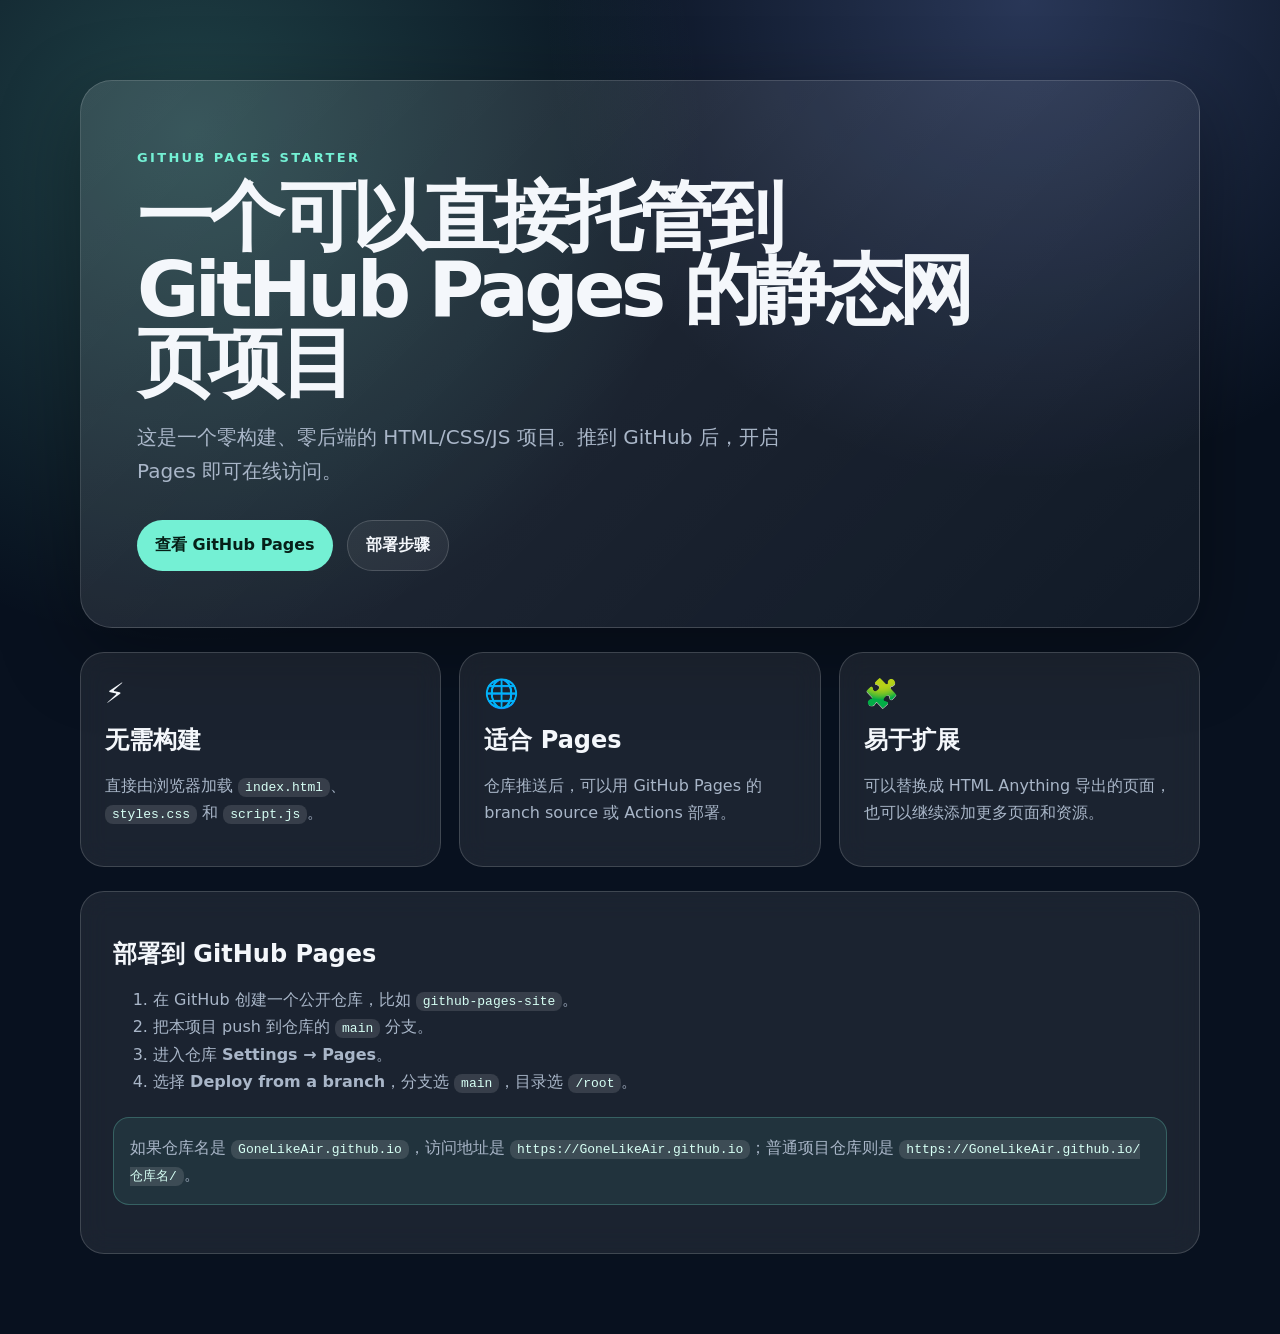
==== index.html @ dadce460 "Initial static site for GitHub Pages" ====
<!doctype html>
<html lang="zh-CN">
<head>
  <meta charset="utf-8" />
  <meta name="viewport" content="width=device-width, initial-scale=1" />
  <meta name="description" content="一个可直接部署到 GitHub Pages 的静态网页模板。" />
  <title>GitHub Pages Starter</title>
  <link rel="stylesheet" href="./styles.css" />
</head>
<body>
  <main class="shell">
    <section class="hero">
      <p class="eyebrow">GitHub Pages Starter</p>
      <h1>一个可以直接托管到 GitHub Pages 的静态网页项目</h1>
      <p class="lede">
        这是一个零构建、零后端的 HTML/CSS/JS 项目。推到 GitHub 后，开启 Pages 即可在线访问。
      </p>
      <div class="actions">
        <a class="button primary" href="https://pages.github.com/" target="_blank" rel="noreferrer">查看 GitHub Pages</a>
        <a class="button secondary" href="#deploy">部署步骤</a>
      </div>
    </section>

    <section class="cards" aria-label="项目特性">
      <article class="card">
        <span class="icon">⚡</span>
        <h2>无需构建</h2>
        <p>直接由浏览器加载 <code>index.html</code>、<code>styles.css</code> 和 <code>script.js</code>。</p>
      </article>
      <article class="card">
        <span class="icon">🌐</span>
        <h2>适合 Pages</h2>
        <p>仓库推送后，可以用 GitHub Pages 的 branch source 或 Actions 部署。</p>
      </article>
      <article class="card">
        <span class="icon">🧩</span>
        <h2>易于扩展</h2>
        <p>可以替换成 HTML Anything 导出的页面，也可以继续添加更多页面和资源。</p>
      </article>
    </section>

    <section id="deploy" class="panel">
      <h2>部署到 GitHub Pages</h2>
      <ol>
        <li>在 GitHub 创建一个公开仓库，比如 <code>github-pages-site</code>。</li>
        <li>把本项目 push 到仓库的 <code>main</code> 分支。</li>
        <li>进入仓库 <strong>Settings → Pages</strong>。</li>
        <li>选择 <strong>Deploy from a branch</strong>，分支选 <code>main</code>，目录选 <code>/root</code>。</li>
      </ol>
      <p class="note">如果仓库名是 <code>GoneLikeAir.github.io</code>，访问地址是 <code>https://GoneLikeAir.github.io</code>；普通项目仓库则是 <code>https://GoneLikeAir.github.io/仓库名/</code>。</p>
    </section>
  </main>

  <script src="./script.js"></script>
</body>
</html>
---- styles.css ----
:root {
  color-scheme: dark;
  --bg: #08111f;
  --panel: rgba(255, 255, 255, 0.08);
  --panel-strong: rgba(255, 255, 255, 0.12);
  --text: #f4f7fb;
  --muted: #a9b6c8;
  --brand: #74f0d4;
  --brand-2: #8ba7ff;
  --border: rgba(255, 255, 255, 0.16);
}

* { box-sizing: border-box; }

body {
  margin: 0;
  min-height: 100vh;
  font-family: Inter, ui-sans-serif, system-ui, -apple-system, BlinkMacSystemFont, "Segoe UI", sans-serif;
  background:
    radial-gradient(circle at 15% 10%, rgba(116, 240, 212, 0.22), transparent 32rem),
    radial-gradient(circle at 80% 0%, rgba(139, 167, 255, 0.25), transparent 30rem),
    var(--bg);
  color: var(--text);
}

.shell {
  width: min(1120px, calc(100% - 40px));
  margin: 0 auto;
  padding: 80px 0;
}

.hero {
  padding: 56px;
  border: 1px solid var(--border);
  border-radius: 32px;
  background: linear-gradient(135deg, rgba(255,255,255,0.12), rgba(255,255,255,0.04));
  box-shadow: 0 24px 80px rgba(0,0,0,0.35);
}

.eyebrow {
  color: var(--brand);
  letter-spacing: 0.18em;
  text-transform: uppercase;
  font-size: 13px;
  font-weight: 700;
}

h1 {
  max-width: 860px;
  margin: 16px 0;
  font-size: clamp(40px, 6vw, 76px);
  line-height: 0.96;
  letter-spacing: -0.06em;
}

.lede {
  max-width: 680px;
  color: var(--muted);
  font-size: 20px;
  line-height: 1.7;
}

.actions {
  display: flex;
  flex-wrap: wrap;
  gap: 14px;
  margin-top: 32px;
}

.button {
  display: inline-flex;
  align-items: center;
  justify-content: center;
  padding: 14px 18px;
  border-radius: 999px;
  text-decoration: none;
  font-weight: 700;
  transition: transform 180ms ease, border-color 180ms ease;
}

.button:hover { transform: translateY(-2px); }
.primary { background: var(--brand); color: #062018; }
.secondary { color: var(--text); border: 1px solid var(--border); background: rgba(255,255,255,0.06); }

.cards {
  display: grid;
  grid-template-columns: repeat(3, minmax(0, 1fr));
  gap: 18px;
  margin: 24px 0;
}

.card, .panel {
  border: 1px solid var(--border);
  border-radius: 24px;
  background: var(--panel);
  backdrop-filter: blur(14px);
}

.card { padding: 24px; }
.icon { font-size: 28px; }
.card h2, .panel h2 { margin: 14px 0 10px; }
.card p, .panel p, .panel li { color: var(--muted); line-height: 1.7; }

.panel { padding: 32px; }
code {
  padding: 2px 7px;
  border-radius: 8px;
  background: var(--panel-strong);
  color: #d7fff5;
}
.note {
  margin-top: 22px;
  padding: 16px;
  border-radius: 16px;
  border: 1px solid rgba(116, 240, 212, 0.25);
  background: rgba(116, 240, 212, 0.08);
}

@media (max-width: 820px) {
  .shell { width: min(100% - 24px, 1120px); padding: 32px 0; }
  .hero { padding: 28px; border-radius: 24px; }
  .cards { grid-template-columns: 1fr; }
}
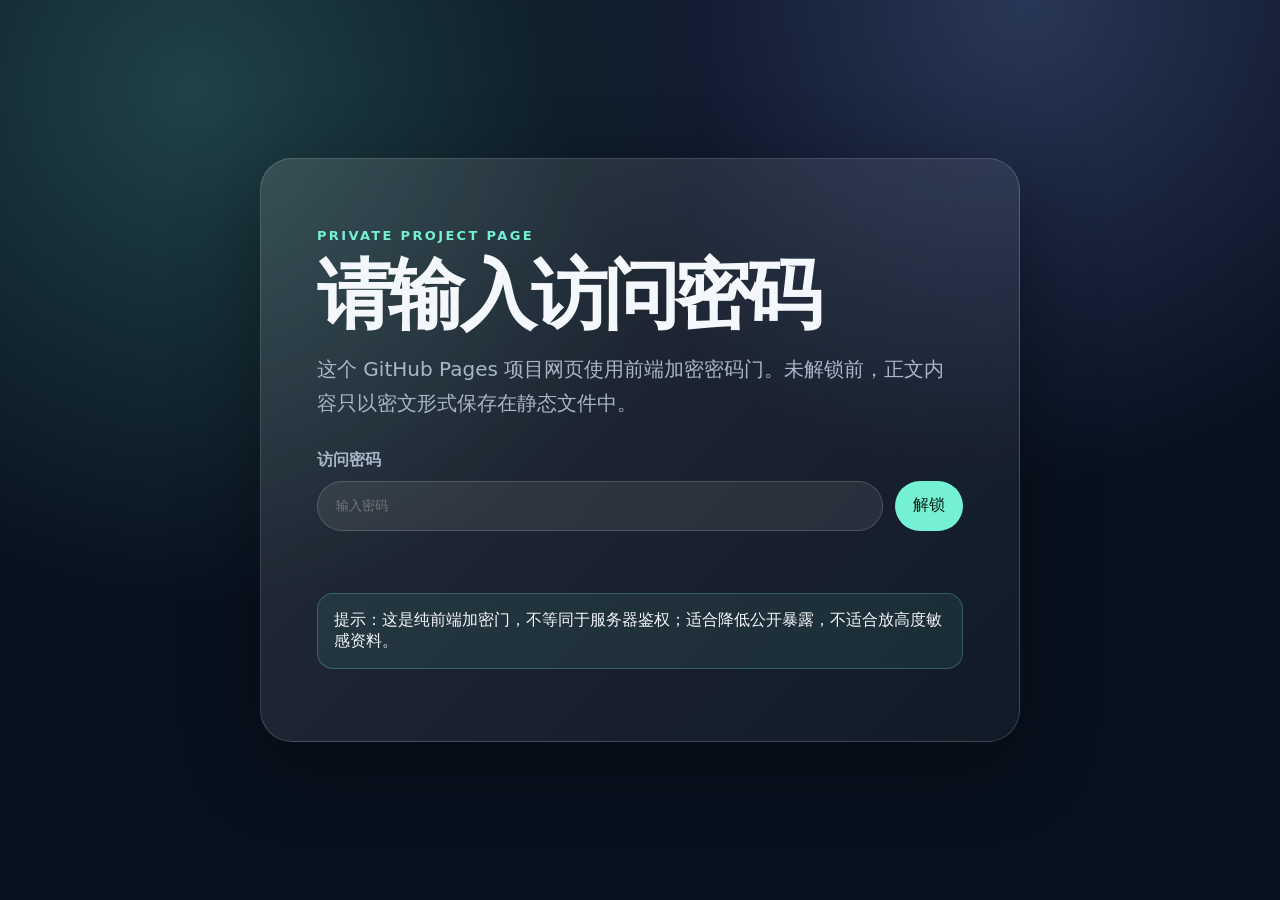
==== commit 0add286c: "Add encrypted password gate" ====
--- a/index.html
+++ b/index.html
@@ -3,54 +3,33 @@
 <head>
   <meta charset="utf-8" />
   <meta name="viewport" content="width=device-width, initial-scale=1" />
-  <meta name="description" content="一个可直接部署到 GitHub Pages 的静态网页模板。" />
+  <meta name="description" content="一个受密码保护的 GitHub Pages 项目网页。" />
   <title>GitHub Pages Starter</title>
   <link rel="stylesheet" href="./styles.css" />
 </head>
 <body>
-  <main class="shell">
-    <section class="hero">
-      <p class="eyebrow">GitHub Pages Starter</p>
-      <h1>一个可以直接托管到 GitHub Pages 的静态网页项目</h1>
-      <p class="lede">
-        这是一个零构建、零后端的 HTML/CSS/JS 项目。推到 GitHub 后，开启 Pages 即可在线访问。
-      </p>
-      <div class="actions">
-        <a class="button primary" href="https://pages.github.com/" target="_blank" rel="noreferrer">查看 GitHub Pages</a>
-        <a class="button secondary" href="#deploy">部署步骤</a>
-      </div>
-    </section>
+  <main class="shell lock-shell" id="authShell">
+    <section class="hero lock-card" aria-labelledby="authTitle">
+      <p class="eyebrow">Private Project Page</p>
+      <h1 id="authTitle">请输入访问密码</h1>
+      <p class="lede">这个 GitHub Pages 项目网页使用前端加密密码门。未解锁前，正文内容只以密文形式保存在静态文件中。</p>
 
-    <section class="cards" aria-label="项目特性">
-      <article class="card">
-        <span class="icon">⚡</span>
-        <h2>无需构建</h2>
-        <p>直接由浏览器加载 <code>index.html</code>、<code>styles.css</code> 和 <code>script.js</code>。</p>
-      </article>
-      <article class="card">
-        <span class="icon">🌐</span>
-        <h2>适合 Pages</h2>
-        <p>仓库推送后，可以用 GitHub Pages 的 branch source 或 Actions 部署。</p>
-      </article>
-      <article class="card">
-        <span class="icon">🧩</span>
-        <h2>易于扩展</h2>
-        <p>可以替换成 HTML Anything 导出的页面，也可以继续添加更多页面和资源。</p>
-      </article>
-    </section>
+      <form class="unlock-form" id="unlockForm" autocomplete="off">
+        <label class="password-label" for="passwordInput">访问密码</label>
+        <div class="password-row">
+          <input id="passwordInput" name="password" type="password" inputmode="text" autocomplete="current-password" placeholder="输入密码" required />
+          <button class="button primary" type="submit">解锁</button>
+        </div>
+        <p class="auth-message" id="authMessage" role="status" aria-live="polite"></p>
+      </form>
 
-    <section id="deploy" class="panel">
-      <h2>部署到 GitHub Pages</h2>
-      <ol>
-        <li>在 GitHub 创建一个公开仓库，比如 <code>github-pages-site</code>。</li>
-        <li>把本项目 push 到仓库的 <code>main</code> 分支。</li>
-        <li>进入仓库 <strong>Settings → Pages</strong>。</li>
-        <li>选择 <strong>Deploy from a branch</strong>，分支选 <code>main</code>，目录选 <code>/root</code>。</li>
-      </ol>
-      <p class="note">如果仓库名是 <code>GoneLikeAir.github.io</code>，访问地址是 <code>https://GoneLikeAir.github.io</code>；普通项目仓库则是 <code>https://GoneLikeAir.github.io/仓库名/</code>。</p>
+      <p class="note">提示：这是纯前端加密门，不等同于服务器鉴权；适合降低公开暴露，不适合放高度敏感资料。</p>
     </section>
   </main>
 
+  <div id="protectedContent" hidden></div>
+
+  <script src="./encrypted-content.js"></script>
   <script src="./script.js"></script>
 </body>
 </html>
--- a/styles.css
+++ b/styles.css
@@ -116,6 +116,71 @@
   background: rgba(116, 240, 212, 0.08);
 }
 
+[hidden] { display: none !important; }
+
+.lock-shell {
+  min-height: 100vh;
+  display: grid;
+  place-items: center;
+}
+
+.lock-card {
+  width: min(760px, 100%);
+}
+
+.unlock-form {
+  margin-top: 30px;
+}
+
+.password-label {
+  display: block;
+  margin-bottom: 10px;
+  color: var(--muted);
+  font-weight: 700;
+}
+
+.password-row {
+  display: flex;
+  gap: 12px;
+}
+
+.password-row input {
+  min-width: 0;
+  flex: 1;
+  border: 1px solid var(--border);
+  border-radius: 999px;
+  padding: 0 18px;
+  min-height: 50px;
+  color: var(--text);
+  background: rgba(255,255,255,0.08);
+  outline: none;
+}
+
+.password-row input:focus {
+  border-color: rgba(116, 240, 212, 0.85);
+  box-shadow: 0 0 0 4px rgba(116, 240, 212, 0.14);
+}
+
+.auth-message {
+  min-height: 1.5em;
+  color: var(--muted);
+}
+
+.auth-message[data-tone="error"] {
+  color: #ff9aa8;
+}
+
+button.button {
+  border: 0;
+  cursor: pointer;
+  font: inherit;
+}
+
+button.button:disabled {
+  cursor: wait;
+  opacity: 0.65;
+}
+
 @media (max-width: 820px) {
   .shell { width: min(100% - 24px, 1120px); padding: 32px 0; }
   .hero { padding: 28px; border-radius: 24px; }
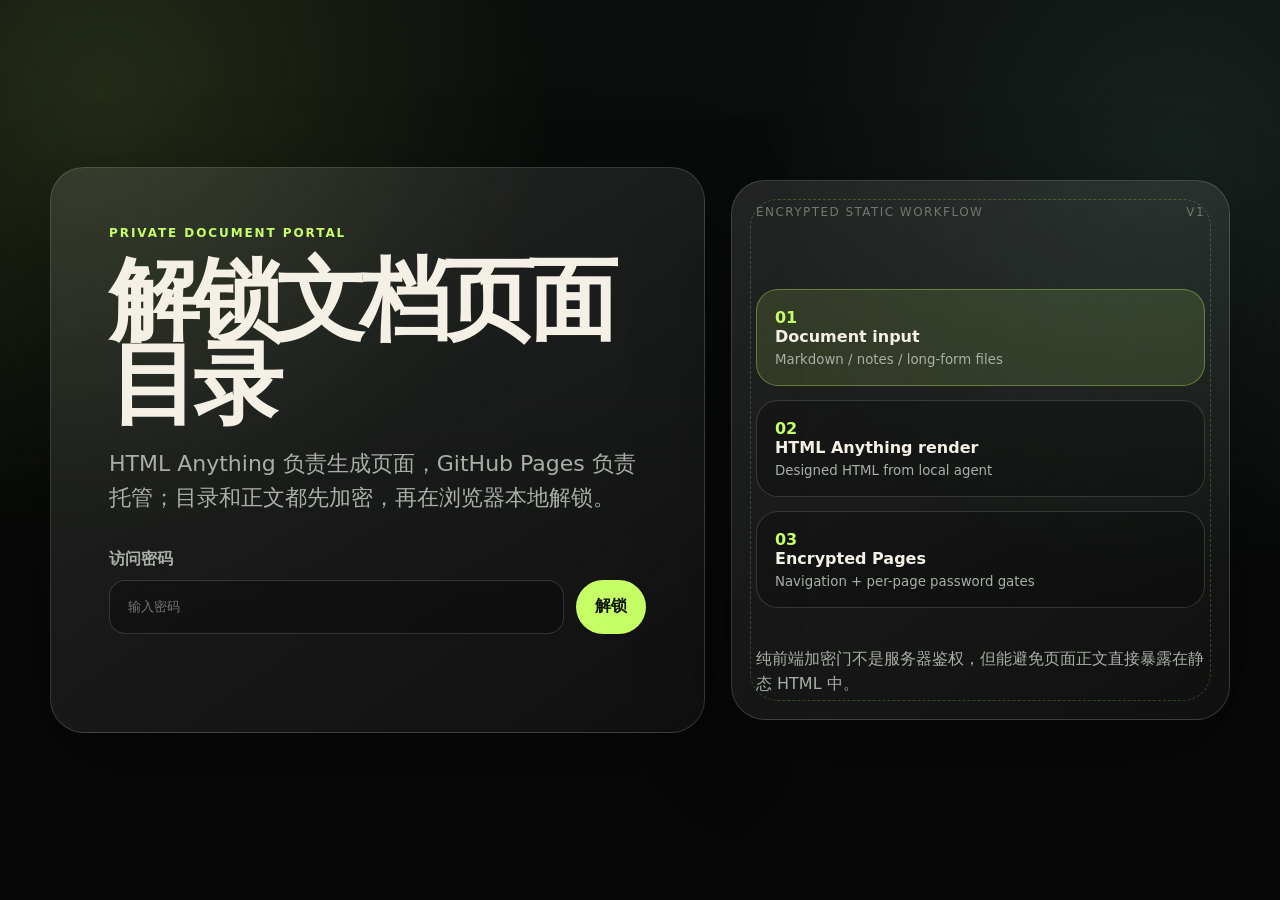
==== commit 08710e5c: "Refactor homepage with taste-skill direction" ====
--- a/index.html
+++ b/index.html
@@ -4,15 +4,16 @@
   <meta charset="utf-8" />
   <meta name="viewport" content="width=device-width, initial-scale=1" />
   <meta name="description" content="一个受密码保护的 GitHub Pages 项目网页。" />
-  <title>GitHub Pages Starter</title>
+  <meta name="robots" content="noindex,nofollow" />
+  <title>Private document portal</title>
   <link rel="stylesheet" href="./styles.css" />
 </head>
 <body>
-  <main class="shell lock-shell" id="authShell">
-    <section class="hero lock-card" aria-labelledby="authTitle">
-      <p class="eyebrow">Private Project Page</p>
-      <h1 id="authTitle">请输入访问密码</h1>
-      <p class="lede">这个 GitHub Pages 项目网页使用前端加密密码门。未解锁前，正文内容只以密文形式保存在静态文件中。</p>
+  <main class="access-shell" id="authShell">
+    <section class="access-copy" aria-labelledby="authTitle">
+      <p class="eyebrow">private document portal</p>
+      <h1 id="authTitle">解锁文档页面目录</h1>
+      <p class="lede">HTML Anything 负责生成页面，GitHub Pages 负责托管；目录和正文都先加密，再在浏览器本地解锁。</p>
 
       <form class="unlock-form" id="unlockForm" autocomplete="off">
         <label class="password-label" for="passwordInput">访问密码</label>
@@ -22,9 +23,32 @@
         </div>
         <p class="auth-message" id="authMessage" role="status" aria-live="polite"></p>
       </form>
+    </section>
 
-      <p class="note">提示：这是纯前端加密门，不等同于服务器鉴权；适合降低公开暴露，不适合放高度敏感资料。</p>
-    </section>
+    <aside class="lock-visual" aria-label="发布工作流示意">
+      <div class="visual-topline">
+        <span>encrypted static workflow</span>
+        <span>v1</span>
+      </div>
+      <div class="route-stack">
+        <div class="route-card active">
+          <span class="route-index">01</span>
+          <strong>Document input</strong>
+          <small>Markdown / notes / long-form files</small>
+        </div>
+        <div class="route-card">
+          <span class="route-index">02</span>
+          <strong>HTML Anything render</strong>
+          <small>Designed HTML from local agent</small>
+        </div>
+        <div class="route-card">
+          <span class="route-index">03</span>
+          <strong>Encrypted Pages</strong>
+          <small>Navigation + per-page password gates</small>
+        </div>
+      </div>
+      <p class="note">纯前端加密门不是服务器鉴权，但能避免页面正文直接暴露在静态 HTML 中。</p>
+    </aside>
   </main>
 
   <div id="protectedContent" hidden></div>
--- a/styles.css
+++ b/styles.css
@@ -1,142 +1,116 @@
 :root {
   color-scheme: dark;
-  --bg: #08111f;
-  --panel: rgba(255, 255, 255, 0.08);
-  --panel-strong: rgba(255, 255, 255, 0.12);
-  --text: #f4f7fb;
-  --muted: #a9b6c8;
-  --brand: #74f0d4;
-  --brand-2: #8ba7ff;
-  --border: rgba(255, 255, 255, 0.16);
+  --bg: #0b0d0c;
+  --bg-2: #121613;
+  --panel: rgba(242, 239, 229, 0.075);
+  --panel-strong: rgba(242, 239, 229, 0.13);
+  --text: #f4f0e6;
+  --muted: #a9afa7;
+  --faint: #72786f;
+  --line: rgba(244, 240, 230, 0.16);
+  --accent: #c6ff65;
+  --accent-2: #8be0c6;
+  --danger: #ff9aa8;
 }
 
 * { box-sizing: border-box; }
+
+html { scroll-behavior: smooth; }
 
 body {
   margin: 0;
   min-height: 100vh;
-  font-family: Inter, ui-sans-serif, system-ui, -apple-system, BlinkMacSystemFont, "Segoe UI", sans-serif;
+  font-family: ui-sans-serif, system-ui, -apple-system, BlinkMacSystemFont, "Segoe UI", sans-serif;
+  color: var(--text);
   background:
-    radial-gradient(circle at 15% 10%, rgba(116, 240, 212, 0.22), transparent 32rem),
-    radial-gradient(circle at 80% 0%, rgba(139, 167, 255, 0.25), transparent 30rem),
-    var(--bg);
-  color: var(--text);
-}
-
-.shell {
-  width: min(1120px, calc(100% - 40px));
+    radial-gradient(circle at 8% 10%, rgba(198, 255, 101, 0.13), transparent 28rem),
+    radial-gradient(circle at 92% 18%, rgba(139, 224, 198, 0.10), transparent 26rem),
+    linear-gradient(180deg, var(--bg), #070807 70%);
+}
+
+[hidden] { display: none !important; }
+
+a { color: inherit; }
+
+.access-shell {
+  min-height: 100dvh;
+  width: min(1180px, calc(100% - 32px));
   margin: 0 auto;
-  padding: 80px 0;
-}
-
-.hero {
-  padding: 56px;
-  border: 1px solid var(--border);
-  border-radius: 32px;
-  background: linear-gradient(135deg, rgba(255,255,255,0.12), rgba(255,255,255,0.04));
-  box-shadow: 0 24px 80px rgba(0,0,0,0.35);
-}
-
-.eyebrow {
-  color: var(--brand);
-  letter-spacing: 0.18em;
+  display: grid;
+  grid-template-columns: minmax(0, 1.05fr) minmax(340px, 0.8fr);
+  gap: 26px;
+  align-items: center;
+  padding: 32px 0;
+}
+
+.access-copy,
+.lock-visual,
+.hero-board,
+.workflow-strip article,
+.published-grid,
+.page-card,
+.panel,
+.card {
+  border: 1px solid var(--line);
+  background: linear-gradient(145deg, rgba(255,255,255,0.105), rgba(255,255,255,0.035));
+  box-shadow: 0 28px 90px rgba(0, 0, 0, 0.34);
+}
+
+.access-copy {
+  padding: clamp(28px, 5vw, 58px);
+  border-radius: 34px;
+}
+
+.eyebrow,
+.section-kicker {
+  margin: 0 0 18px;
+  color: var(--accent);
+  font-size: 12px;
+  font-weight: 850;
+  letter-spacing: 0.16em;
   text-transform: uppercase;
-  font-size: 13px;
-  font-weight: 700;
-}
+}
+
+h1,
+h2,
+h3,
+p { margin-top: 0; }
 
 h1 {
-  max-width: 860px;
-  margin: 16px 0;
-  font-size: clamp(40px, 6vw, 76px);
-  line-height: 0.96;
-  letter-spacing: -0.06em;
+  margin-bottom: 20px;
+  max-width: 900px;
+  font-size: clamp(46px, 7vw, 92px);
+  line-height: 0.94;
+  letter-spacing: -0.07em;
+}
+
+h2 {
+  margin-bottom: 12px;
+  font-size: clamp(32px, 4vw, 54px);
+  line-height: 1;
+  letter-spacing: -0.055em;
+}
+
+h3 {
+  margin-bottom: 8px;
+  font-size: 22px;
+  letter-spacing: -0.03em;
 }
 
 .lede {
   max-width: 680px;
   color: var(--muted);
-  font-size: 20px;
-  line-height: 1.7;
-}
-
-.actions {
-  display: flex;
-  flex-wrap: wrap;
-  gap: 14px;
-  margin-top: 32px;
-}
-
-.button {
-  display: inline-flex;
-  align-items: center;
-  justify-content: center;
-  padding: 14px 18px;
-  border-radius: 999px;
-  text-decoration: none;
-  font-weight: 700;
-  transition: transform 180ms ease, border-color 180ms ease;
-}
-
-.button:hover { transform: translateY(-2px); }
-.primary { background: var(--brand); color: #062018; }
-.secondary { color: var(--text); border: 1px solid var(--border); background: rgba(255,255,255,0.06); }
-
-.cards {
-  display: grid;
-  grid-template-columns: repeat(3, minmax(0, 1fr));
-  gap: 18px;
-  margin: 24px 0;
-}
-
-.card, .panel {
-  border: 1px solid var(--border);
-  border-radius: 24px;
-  background: var(--panel);
-  backdrop-filter: blur(14px);
-}
-
-.card { padding: 24px; }
-.icon { font-size: 28px; }
-.card h2, .panel h2 { margin: 14px 0 10px; }
-.card p, .panel p, .panel li { color: var(--muted); line-height: 1.7; }
-
-.panel { padding: 32px; }
-code {
-  padding: 2px 7px;
-  border-radius: 8px;
-  background: var(--panel-strong);
-  color: #d7fff5;
-}
-.note {
-  margin-top: 22px;
-  padding: 16px;
-  border-radius: 16px;
-  border: 1px solid rgba(116, 240, 212, 0.25);
-  background: rgba(116, 240, 212, 0.08);
-}
-
-[hidden] { display: none !important; }
-
-.lock-shell {
-  min-height: 100vh;
-  display: grid;
-  place-items: center;
-}
-
-.lock-card {
-  width: min(760px, 100%);
-}
-
-.unlock-form {
-  margin-top: 30px;
-}
+  font-size: clamp(18px, 2vw, 22px);
+  line-height: 1.55;
+}
+
+.unlock-form { margin-top: 34px; }
 
 .password-label {
   display: block;
   margin-bottom: 10px;
   color: var(--muted);
-  font-weight: 700;
+  font-weight: 800;
 }
 
 .password-row {
@@ -147,42 +121,306 @@
 .password-row input {
   min-width: 0;
   flex: 1;
-  border: 1px solid var(--border);
+  min-height: 54px;
+  border: 1px solid var(--line);
+  border-radius: 16px;
+  padding: 0 18px;
+  color: var(--text);
+  background: rgba(0,0,0,0.26);
+  outline: none;
+}
+
+.password-row input:focus {
+  border-color: rgba(198, 255, 101, 0.88);
+  box-shadow: 0 0 0 4px rgba(198, 255, 101, 0.13);
+}
+
+.button,
+button.button,
+.nav-links button {
+  display: inline-flex;
+  align-items: center;
+  justify-content: center;
+  min-height: 48px;
+  padding: 0 18px;
+  border: 1px solid transparent;
   border-radius: 999px;
-  padding: 0 18px;
-  min-height: 50px;
+  font: inherit;
+  font-weight: 850;
+  text-decoration: none;
+  white-space: nowrap;
+  cursor: pointer;
+  transition: transform 160ms ease, border-color 160ms ease, background 160ms ease;
+}
+
+.button:active,
+.nav-links button:active { transform: translateY(1px) scale(0.99); }
+
+.primary { background: var(--accent); color: #12160c; }
+.secondary,
+.nav-links button {
   color: var(--text);
-  background: rgba(255,255,255,0.08);
-  outline: none;
-}
-
-.password-row input:focus {
-  border-color: rgba(116, 240, 212, 0.85);
-  box-shadow: 0 0 0 4px rgba(116, 240, 212, 0.14);
-}
+  border-color: var(--line);
+  background: rgba(255,255,255,0.055);
+}
+
+button:disabled { cursor: wait; opacity: 0.65; }
 
 .auth-message {
   min-height: 1.5em;
   color: var(--muted);
 }
-
-.auth-message[data-tone="error"] {
-  color: #ff9aa8;
-}
-
-button.button {
-  border: 0;
-  cursor: pointer;
-  font: inherit;
-}
-
-button.button:disabled {
-  cursor: wait;
-  opacity: 0.65;
-}
-
-@media (max-width: 820px) {
-  .shell { width: min(100% - 24px, 1120px); padding: 32px 0; }
-  .hero { padding: 28px; border-radius: 24px; }
-  .cards { grid-template-columns: 1fr; }
-}
+.auth-message[data-tone="error"] { color: var(--danger); }
+
+.lock-visual {
+  position: relative;
+  overflow: hidden;
+  min-height: 540px;
+  border-radius: 34px;
+  padding: 24px;
+}
+
+.lock-visual::before {
+  content: "";
+  position: absolute;
+  inset: 18px;
+  border-radius: 28px;
+  border: 1px dashed rgba(198, 255, 101, 0.22);
+  pointer-events: none;
+}
+
+.visual-topline,
+.board-header,
+.site-nav,
+.doc-toolbar {
+  display: flex;
+  align-items: center;
+  justify-content: space-between;
+  gap: 18px;
+}
+
+.visual-topline,
+.board-header {
+  color: var(--faint);
+  font-size: 12px;
+  letter-spacing: 0.12em;
+  text-transform: uppercase;
+}
+
+.route-stack {
+  position: relative;
+  z-index: 1;
+  display: grid;
+  gap: 14px;
+  margin-top: 70px;
+}
+
+.route-card {
+  padding: 18px;
+  border: 1px solid var(--line);
+  border-radius: 22px;
+  background: rgba(0,0,0,0.22);
+}
+
+.route-card.active {
+  background: rgba(198, 255, 101, 0.12);
+  border-color: rgba(198, 255, 101, 0.34);
+}
+
+.route-card strong,
+.route-card small { display: block; }
+.route-card small { color: var(--muted); margin-top: 6px; }
+.route-index { color: var(--accent); font-weight: 900; margin-right: 10px; }
+.note { color: var(--muted); line-height: 1.6; }
+.lock-visual .note { position: absolute; left: 24px; right: 24px; bottom: 22px; margin: 0; }
+
+.portal-shell {
+  width: min(1240px, calc(100% - 32px));
+  margin: 0 auto;
+  padding: 20px 0 80px;
+}
+
+.site-nav {
+  position: sticky;
+  top: 12px;
+  z-index: 5;
+  min-height: 68px;
+  margin-bottom: 20px;
+  padding: 10px 12px 10px 18px;
+  border: 1px solid var(--line);
+  border-radius: 999px;
+  background: rgba(11, 13, 12, 0.78);
+  backdrop-filter: blur(18px);
+}
+
+.brand-mark {
+  display: inline-flex;
+  align-items: center;
+  gap: 10px;
+  font-weight: 900;
+  text-decoration: none;
+}
+
+.brand-dot {
+  width: 12px;
+  height: 12px;
+  border-radius: 999px;
+  background: var(--accent);
+  box-shadow: 0 0 22px rgba(198, 255, 101, 0.65);
+}
+
+.nav-links {
+  display: flex;
+  align-items: center;
+  gap: 8px;
+}
+
+.nav-links a,
+.nav-links button {
+  color: var(--muted);
+  text-decoration: none;
+  font-size: 14px;
+}
+
+.portal-hero {
+  min-height: calc(100dvh - 112px);
+  display: grid;
+  grid-template-columns: minmax(0, 1.12fr) minmax(320px, 0.78fr);
+  gap: 22px;
+  align-items: stretch;
+}
+
+.hero-copy,
+.hero-board,
+.published-grid {
+  border-radius: 34px;
+}
+
+.hero-copy {
+  padding: clamp(30px, 6vw, 70px);
+  display: flex;
+  flex-direction: column;
+  justify-content: center;
+}
+
+.hero-actions {
+  display: flex;
+  flex-wrap: wrap;
+  gap: 12px;
+  margin-top: 20px;
+}
+
+.hero-board {
+  align-self: center;
+  padding: 24px;
+}
+
+.board-row {
+  display: grid;
+  grid-template-columns: 50px 1fr;
+  gap: 14px;
+  padding: 22px 0;
+  border-top: 1px solid var(--line);
+}
+.board-row:first-of-type { margin-top: 26px; }
+.board-row span { color: var(--accent); font-weight: 900; }
+.board-row p { margin: 0; color: var(--muted); }
+.board-row.emphasis p { color: var(--text); }
+
+.workflow-strip {
+  display: grid;
+  grid-template-columns: repeat(3, minmax(0, 1fr));
+  gap: 14px;
+  margin: 22px 0;
+}
+
+.workflow-strip article {
+  min-height: 180px;
+  border-radius: 26px;
+  padding: 22px;
+}
+.workflow-strip span,
+.page-date {
+  color: var(--accent);
+  font-size: 12px;
+  font-weight: 900;
+  letter-spacing: 0.12em;
+  text-transform: uppercase;
+}
+.workflow-strip strong {
+  display: block;
+  margin: 18px 0 10px;
+  font-size: 24px;
+  letter-spacing: -0.04em;
+}
+.workflow-strip p,
+.section-header p,
+.page-card p { color: var(--muted); line-height: 1.6; }
+
+.published-grid {
+  padding: clamp(24px, 4vw, 44px);
+  border: 1px solid var(--line);
+  background: rgba(255,255,255,0.055);
+}
+
+.section-header {
+  display: grid;
+  grid-template-columns: minmax(0, 0.8fr) minmax(280px, 0.45fr);
+  gap: 18px;
+  align-items: end;
+  margin-bottom: 24px;
+}
+.section-header .section-kicker { grid-column: 1 / -1; margin-bottom: 0; }
+.section-header h2 { margin: 0; }
+
+.page-list { display: grid; gap: 14px; }
+.page-card {
+  display: grid;
+  grid-template-columns: 1fr auto;
+  gap: 22px;
+  align-items: center;
+  padding: 20px;
+  border-radius: 24px;
+  box-shadow: none;
+}
+.page-card h3 { margin: 4px 0 8px; }
+.page-card p { margin: 0; }
+.page-date { margin: 0; }
+.muted { color: var(--muted); }
+.inline-link { color: var(--accent); font-weight: 850; }
+
+.doc-frame-shell {
+  min-height: 100vh;
+  padding: 18px;
+}
+.doc-toolbar {
+  margin: 0 auto 14px;
+  width: min(1240px, 100%);
+}
+#docFrame {
+  display: block;
+  width: min(1240px, 100%);
+  height: calc(100vh - 92px);
+  margin: 0 auto;
+  border: 1px solid var(--line);
+  border-radius: 24px;
+  background: white;
+}
+
+@media (max-width: 900px) {
+  .access-shell,
+  .portal-hero,
+  .section-header,
+  .workflow-strip {
+    grid-template-columns: 1fr;
+  }
+  .lock-visual { min-height: 420px; }
+  .portal-hero { min-height: auto; }
+  .site-nav { align-items: flex-start; border-radius: 24px; flex-direction: column; }
+  .nav-links { flex-wrap: wrap; }
+  .password-row,
+  .page-card { grid-template-columns: 1fr; flex-direction: column; align-items: stretch; }
+  .page-card { display: flex; align-items: flex-start; }
+  h1 { font-size: clamp(40px, 13vw, 66px); }
+  #docFrame { height: calc(100vh - 104px); border-radius: 16px; }
+}
